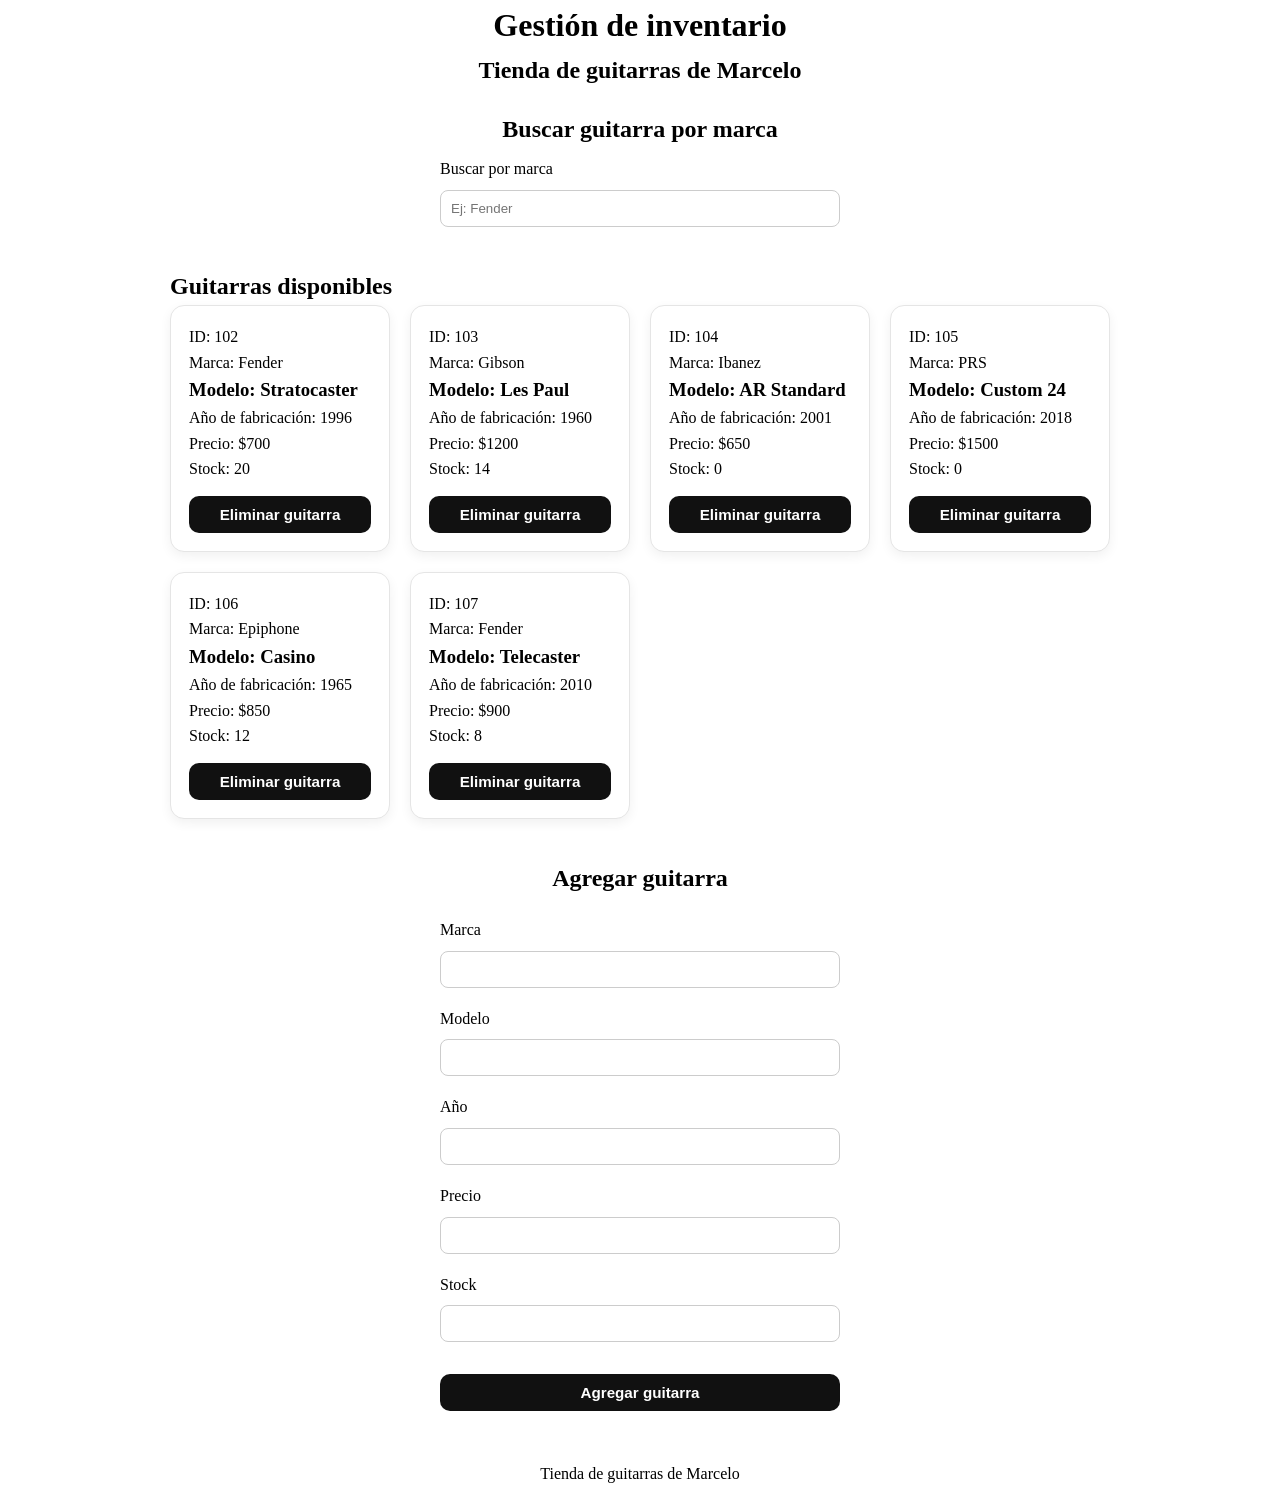
==== index.html @ 82611126 "Agregado de  base inicial desde preentrega 7" ====
<!DOCTYPE html>
<html lang="es">

<head>
    <meta charset="UTF-8">
    <meta name="viewport" content="width=device-width, initial-scale=1.0">
    <script src="./js/main.js" defer></script>
    <title>Preentrega 7 - DOM y eventos</title>
    <link rel="stylesheet" href="./css/style.css">
</head>

<body>

    <header>
        <h1>Gestión de inventario</h1>
        <h2>Tienda de guitarras de Marcelo</h2>
    </header>

    <main>

        <section class="seccion-busqueda">
            <h2>Buscar guitarra por marca</h2>

            <label for="busqueda">Buscar por marca</label>
            <input type="text" id="busqueda" placeholder="Ej: Fender">
        </section>

        <section>
            <h2>Guitarras disponibles</h2>

            <div id="contenedor-guitarras" class="productos"></div>
        </section>

        <section class="seccion-formulario">
            <h2>Agregar guitarra</h2>

            <form id="form-agregar-guitarra" class="form-guitarra">

                <label for="input-marca">Marca</label>
                <input type="text" id="input-marca">

                <label for="input-modelo">Modelo</label>
                <input type="text" id="input-modelo">

                <label for="input-anio">Año</label>
                <input type="number" id="input-anio">

                <label for="input-precio">Precio</label>
                <input type="number" id="input-precio">

                <label for="input-stock">Stock</label>
                <input type="number" id="input-stock">

                <button type="submit" class="card-boton">
                    Agregar guitarra
                </button>

            </form>
        </section>

        <section>
            <p id="mensaje"></p>
        </section>

    </main>

    <footer>
        <p>Tienda de guitarras de Marcelo</p>
    </footer>

</body>

</html>
---- css/style.css ----
* {
  margin: 0;
  padding: 0;
  box-sizing: border-box;
  text-decoration: none;
  list-style-type: none;
}

body {
  line-height: 1.6;
  display: flex;
  flex-direction: column;
  min-height: 100dvh;
}

header h1 {
  text-align: center;
}

header h2 {
  text-align: center;
}

nav ul {
  display: flex;
  justify-content: space-evenly;
}

main {
  flex: 1;
  display: flex;

  align-items: center;
  flex-direction: column;
}

.productos {
  max-width: 90vw;
  display: grid;
  grid-template-columns: repeat(auto-fit, minmax(220px, 1fr));
  gap: 20px;
}

.card {
  background-color: #ffffff;
  border: 1px solid #e5e5e5;
  border-radius: 14px;
  padding: 18px;
  box-shadow: 0 4px 12px rgba(0, 0, 0, 0.06);
  transition:
    transform 0.2s ease,
    box-shadow 0.2s ease;
}

.card-boton {
  width: 100%;
  margin-top: 14px;
  padding: 10px 14px;
  border: none;
  border-radius: 10px;
  background-color: #111;
  color: white;
  font-size: 0.95rem;
  font-weight: 600;
  cursor: pointer;
  transition:
    background-color 0.2s ease,
    transform 0.2s ease;
}

.card-boton:hover {
  background-color: #333;
  transform: translateY(-1px);
}

.card-boton:active {
  transform: translateY(0);
}

.card-boton:disabled {
  background-color: #ccc;
  cursor: not-allowed;
}

.seccion-busqueda {
    width: 100%;
    max-width: 400px;
    margin: 20px auto 40px;
    display: flex;
    flex-direction: column;
    gap: 8px;
}

.seccion-busqueda h2 {
    text-align: center;
}

.seccion-busqueda input {
    padding: 10px;
    border: 1px solid #ccc;
    border-radius: 8px;
}

.seccion-formulario {
    width: 100%;
    max-width: 400px;
    margin: 40px auto;
}

.seccion-formulario h2 {
    text-align: center;
    margin-bottom: 20px;
}

.form-guitarra {
    display: flex;
    flex-direction: column;
    gap: 8px;
}

.form-guitarra input {
    width: 100%;
    padding: 10px;
    border: 1px solid #ccc;
    border-radius: 8px;
    margin-bottom: 10px;
}

footer {
  padding: 10px;
  text-align: center;
}
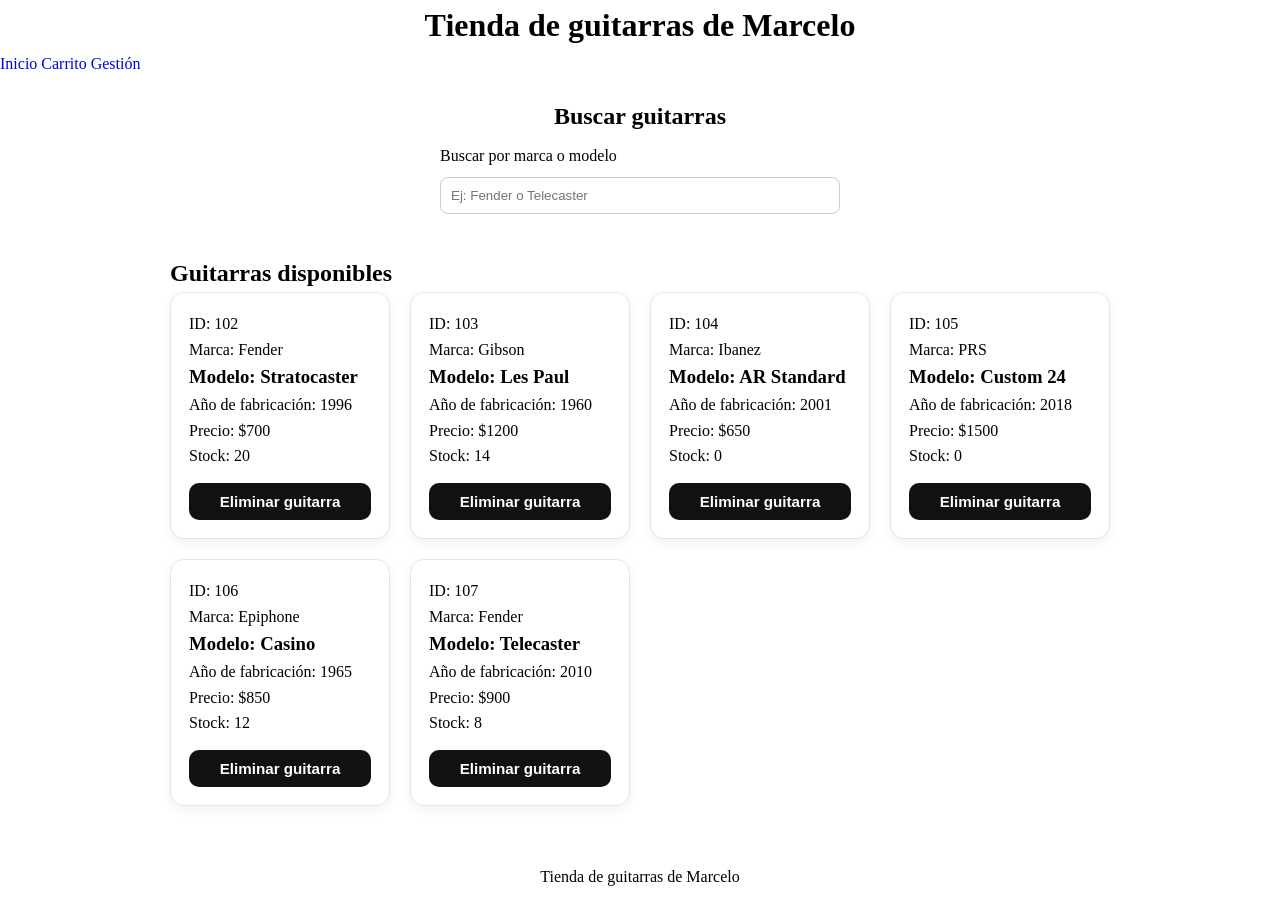
==== commit 70dd33cf: "Ajustes de gestion.js para usar localStorage" ====
--- a/index.html
+++ b/index.html
@@ -5,61 +5,35 @@
     <meta charset="UTF-8">
     <meta name="viewport" content="width=device-width, initial-scale=1.0">
     <script src="./js/main.js" defer></script>
-    <title>Preentrega 7 - DOM y eventos</title>
+    <title>Tienda de guitarras - Home</title>
     <link rel="stylesheet" href="./css/style.css">
 </head>
 
 <body>
 
     <header>
-        <h1>Gestión de inventario</h1>
-        <h2>Tienda de guitarras de Marcelo</h2>
+        <h1>Tienda de guitarras de Marcelo</h1>
+        
+        <nav>
+            <a href="./index.html">Inicio</a>
+            <a href="./carrito.html">Carrito</a>
+            <a href="./gestion.html">Gestión</a>
+        </nav>
     </header>
 
     <main>
 
         <section class="seccion-busqueda">
-            <h2>Buscar guitarra por marca</h2>
+            <h2>Buscar guitarras</h2>
 
-            <label for="busqueda">Buscar por marca</label>
-            <input type="text" id="busqueda" placeholder="Ej: Fender">
+            <label for="busqueda">Buscar por marca o modelo</label>
+            <input type="text" id="busqueda" placeholder="Ej: Fender o Telecaster">
         </section>
 
         <section>
             <h2>Guitarras disponibles</h2>
 
             <div id="contenedor-guitarras" class="productos"></div>
-        </section>
-
-        <section class="seccion-formulario">
-            <h2>Agregar guitarra</h2>
-
-            <form id="form-agregar-guitarra" class="form-guitarra">
-
-                <label for="input-marca">Marca</label>
-                <input type="text" id="input-marca">
-
-                <label for="input-modelo">Modelo</label>
-                <input type="text" id="input-modelo">
-
-                <label for="input-anio">Año</label>
-                <input type="number" id="input-anio">
-
-                <label for="input-precio">Precio</label>
-                <input type="number" id="input-precio">
-
-                <label for="input-stock">Stock</label>
-                <input type="number" id="input-stock">
-
-                <button type="submit" class="card-boton">
-                    Agregar guitarra
-                </button>
-
-            </form>
-        </section>
-
-        <section>
-            <p id="mensaje"></p>
         </section>
 
     </main>
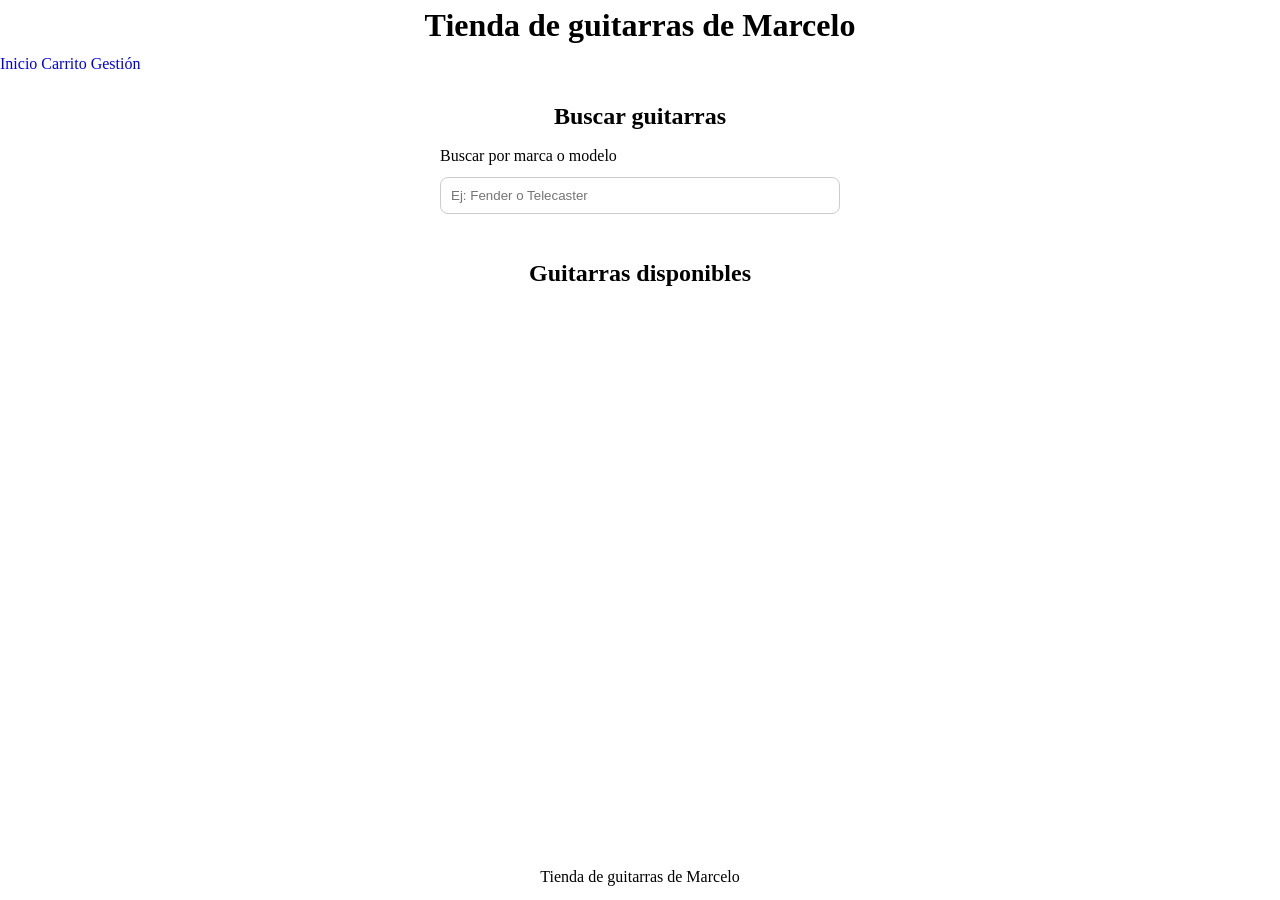
==== commit 100df999: "Ajustes de home para mostrar productos y agregar al carrito" ====
--- a/index.html
+++ b/index.html
@@ -13,7 +13,7 @@
 
     <header>
         <h1>Tienda de guitarras de Marcelo</h1>
-        
+
         <nav>
             <a href="./index.html">Inicio</a>
             <a href="./carrito.html">Carrito</a>
@@ -31,10 +31,16 @@
         </section>
 
         <section>
+            <p id="mensaje"></p>
+        </section>
+
+        <section>
             <h2>Guitarras disponibles</h2>
 
             <div id="contenedor-guitarras" class="productos"></div>
         </section>
+
+        
 
     </main>
 
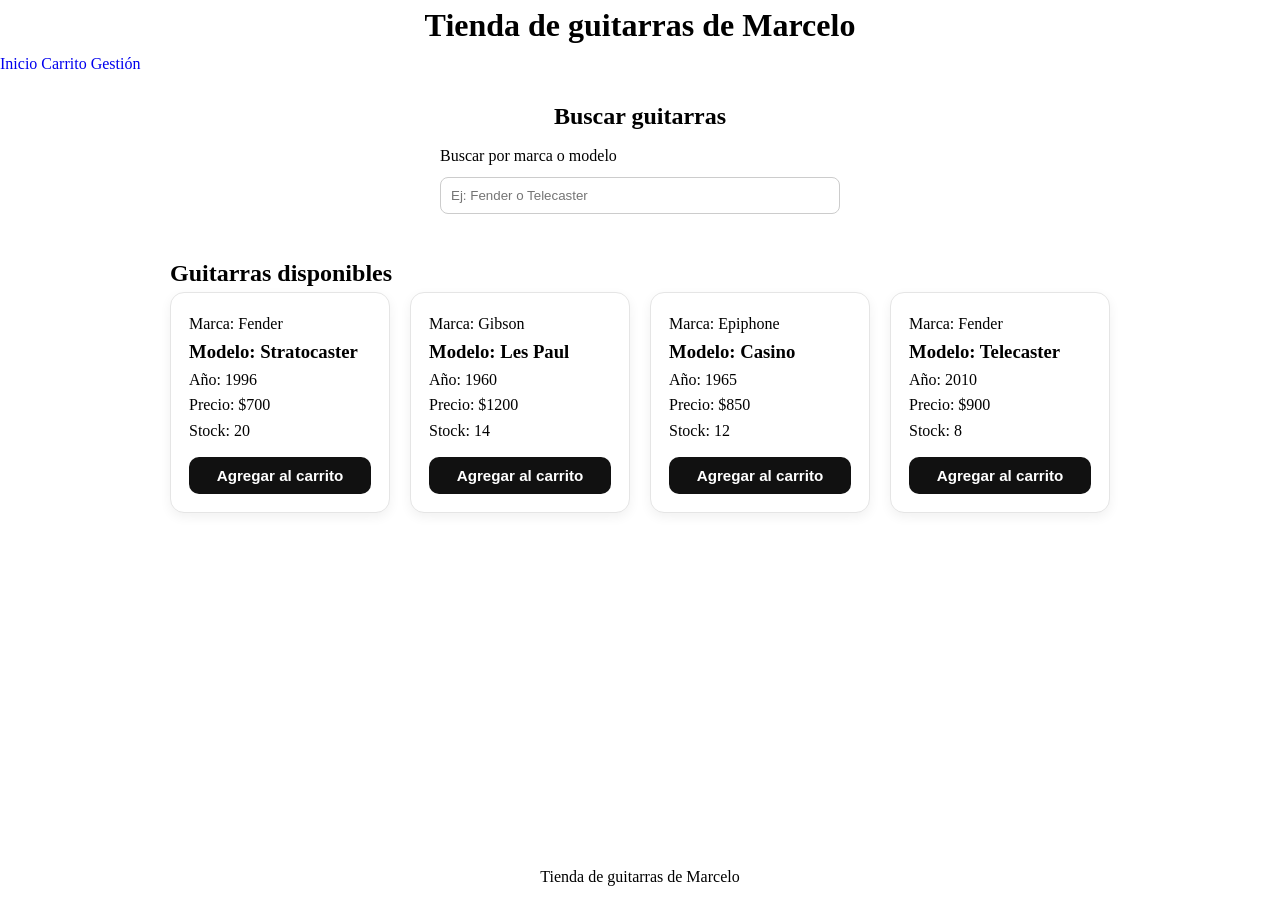
==== commit 182262ff: "Ajustes finales de la preentrega 8" ====
--- a/index.html
+++ b/index.html
@@ -4,13 +4,13 @@
 <head>
     <meta charset="UTF-8">
     <meta name="viewport" content="width=device-width, initial-scale=1.0">
-    <script src="./js/main.js" defer></script>
     <title>Tienda de guitarras - Home</title>
     <link rel="stylesheet" href="./css/style.css">
+    <script src="./js/main.js" defer></script>
 </head>
 
 <body>
-
+    
     <header>
         <h1>Tienda de guitarras de Marcelo</h1>
 
@@ -31,12 +31,8 @@
         </section>
 
         <section>
+            <h2>Guitarras disponibles</h2>
             <p id="mensaje"></p>
-        </section>
-
-        <section>
-            <h2>Guitarras disponibles</h2>
-
             <div id="contenedor-guitarras" class="productos"></div>
         </section>
 
--- a/css/style.css
+++ b/css/style.css
@@ -130,3 +130,4 @@
   padding: 10px;
   text-align: center;
 }
+
